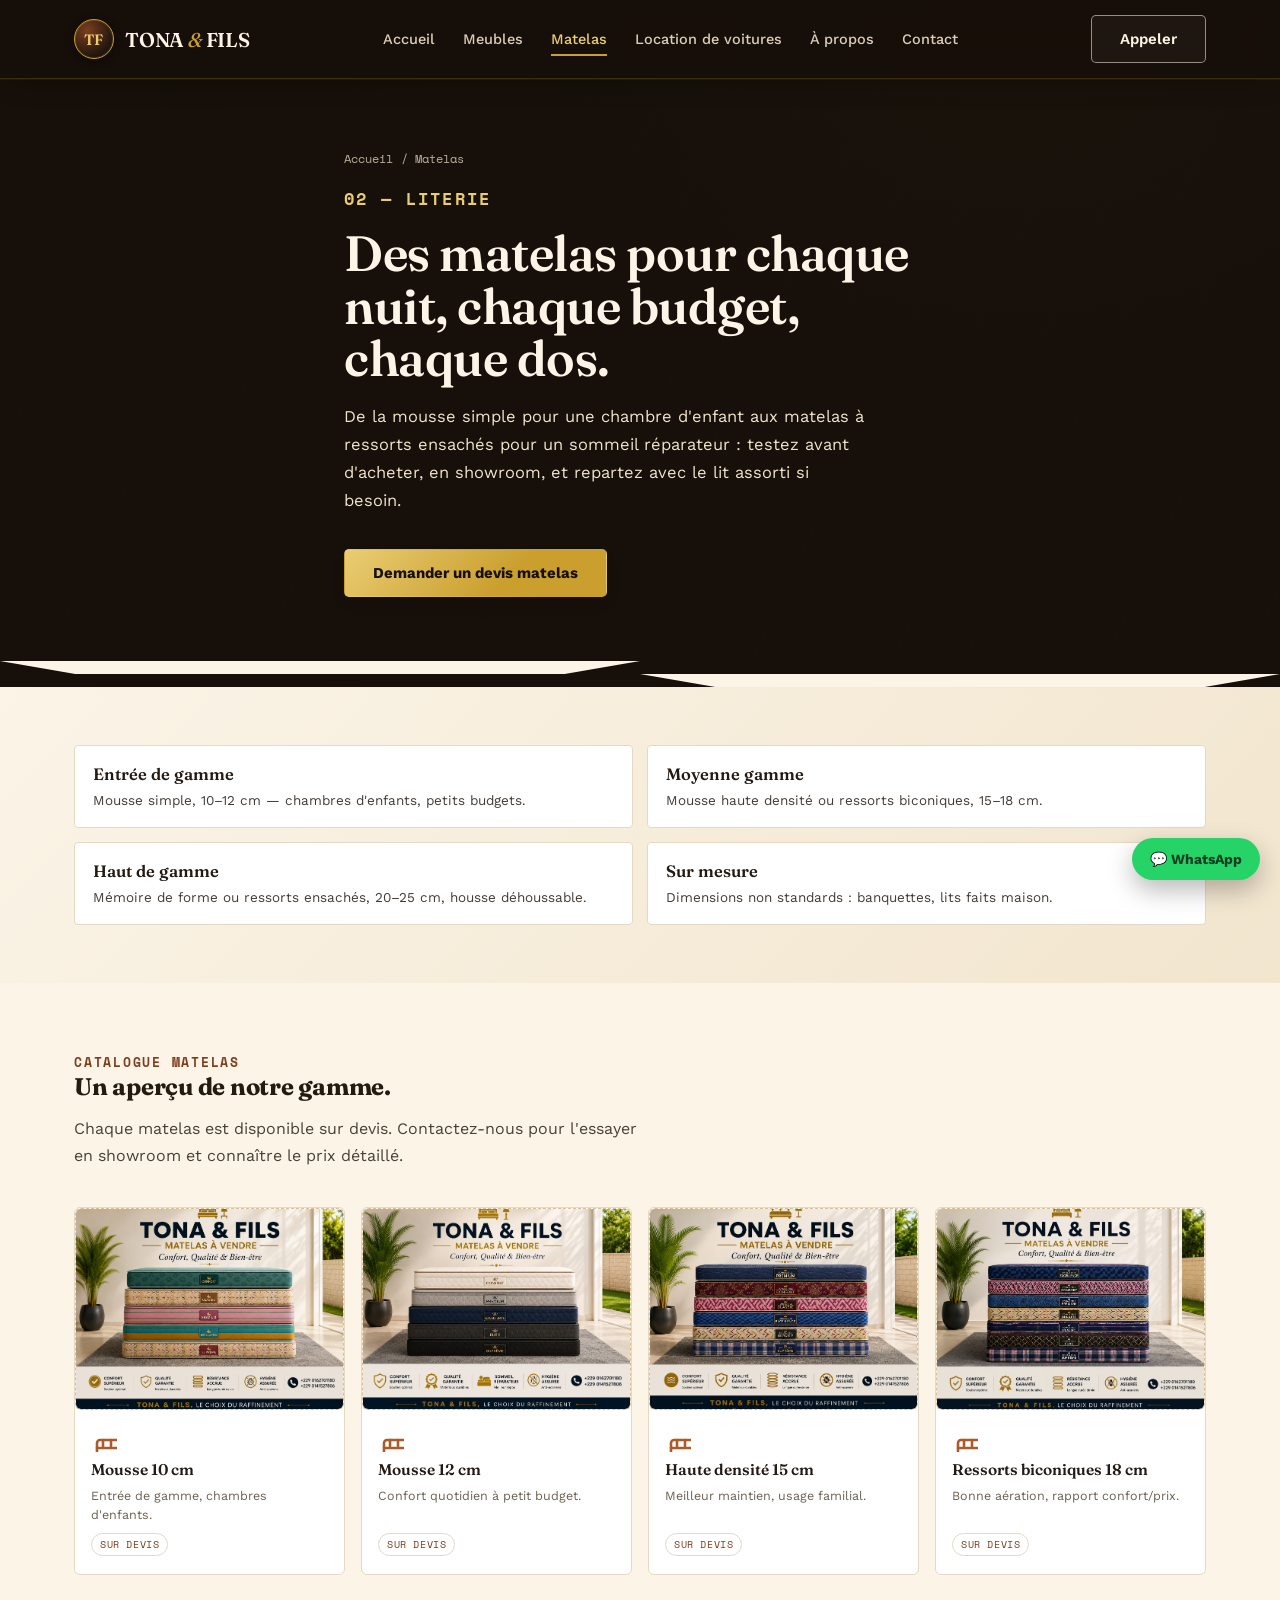
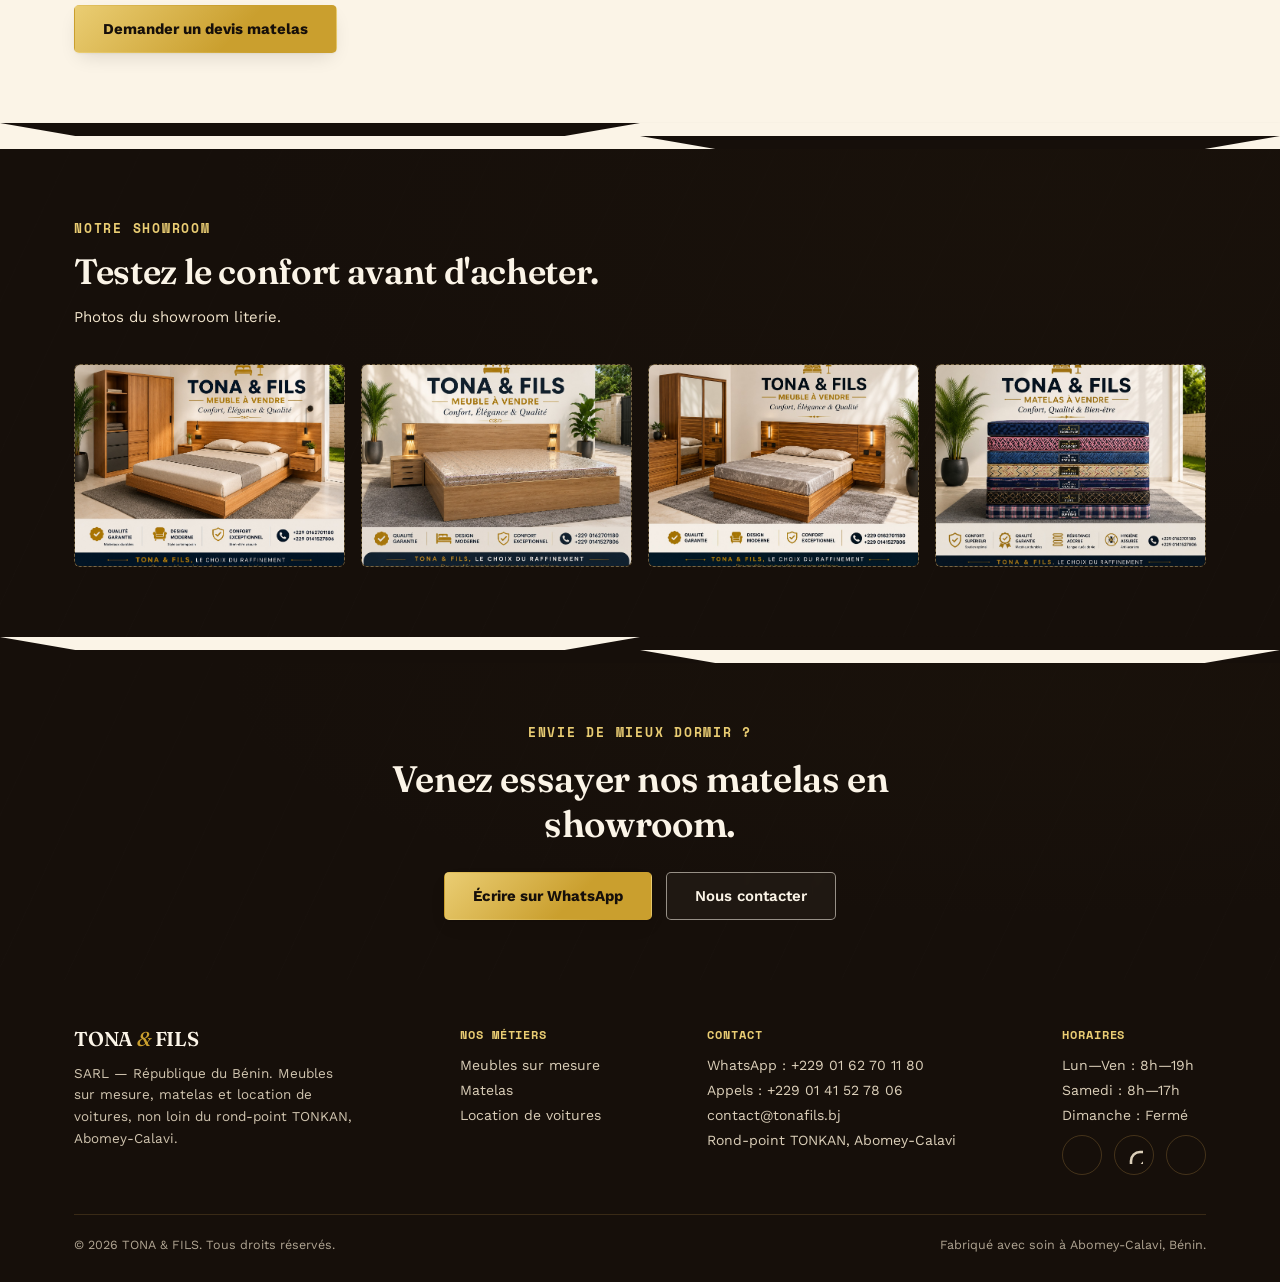
==== matelas.html @ f1891ed1 "Add files via upload" ====
<!DOCTYPE html>
<html lang="fr">

  <head>
    <meta charset="UTF-8">
    <meta name="viewport" content="width=device-width, initial-scale=1.0">
    <title>Matelas toutes qualités — TONA & FILS | Abomey-Calavi</title>
    <meta name="description"
      content="Matelas mousse, haute densité, ressorts biconiques ou ensachés, sur mesure. Showroom à Abomey-Calavi, devis rapide sur WhatsApp.">
    <link rel="preconnect" href="https://fonts.googleapis.com">
    <link rel="preconnect" href="https://fonts.gstatic.com" crossorigin>
    <link
      href="https://fonts.googleapis.com/css2?family=Fraunces:ital,opsz,wght@0,9..144,300;0,9..144,400;0,9..144,500;0,9..144,600;0,9..144,700;1,9..144,400;1,9..144,500&family=Work+Sans:wght@400;500;600;700;800&family=Space+Mono:wght@400;700&display=swap"
      rel="stylesheet">
    <link rel="stylesheet" href="style.css">
  </head>

  <body>
    <svg width="0" height="0" style="position:absolute">
      <defs>
        <pattern id="j-espresso-cream" width="68" height="26" patternUnits="userSpaceOnUse">
          <rect width="68" height="26" fill="#160F0A" />
          <polygon points="0,0 34,0 30,13 4,13" fill="#FBF4E7" />
          <polygon points="34,13 68,13 64,26 38,26" fill="#FBF4E7" />
        </pattern>
        <pattern id="j-cream-walnut" width="68" height="26" patternUnits="userSpaceOnUse">
          <rect width="68" height="26" fill="#FBF4E7" />
          <polygon points="0,0 34,0 30,13 4,13" fill="#AD5A2B" />
          <polygon points="34,13 68,13 64,26 38,26" fill="#AD5A2B" />
        </pattern>
        <pattern id="j-walnut-cream" width="68" height="26" patternUnits="userSpaceOnUse">
          <rect width="68" height="26" fill="#AD5A2B" />
          <polygon points="0,0 34,0 30,13 4,13" fill="#FBF4E7" />
          <polygon points="34,13 68,13 64,26 38,26" fill="#FBF4E7" />
        </pattern>
        <pattern id="j-cream-slate" width="68" height="26" patternUnits="userSpaceOnUse">
          <rect width="68" height="26" fill="#FBF4E7" />
          <polygon points="0,0 34,0 30,13 4,13" fill="#22303C" />
          <polygon points="34,13 68,13 64,26 38,26" fill="#22303C" />
        </pattern>
        <pattern id="j-slate-espresso" width="68" height="26" patternUnits="userSpaceOnUse">
          <rect width="68" height="26" fill="#22303C" />
          <polygon points="0,0 34,0 30,13 4,13" fill="#160F0A" />
          <polygon points="34,13 68,13 64,26 38,26" fill="#160F0A" />
        </pattern>
        <pattern id="j-espresso-cream2" width="68" height="26" patternUnits="userSpaceOnUse">
          <rect width="68" height="26" fill="#160F0A" />
          <polygon points="0,0 34,0 30,13 4,13" fill="#FBF4E7" />
          <polygon points="34,13 68,13 64,26 38,26" fill="#FBF4E7" />
        </pattern>
        <pattern id="j-cream-espresso" width="68" height="26" patternUnits="userSpaceOnUse">
          <rect width="68" height="26" fill="#FBF4E7" />
          <polygon points="0,0 34,0 30,13 4,13" fill="#160F0A" />
          <polygon points="34,13 68,13 64,26 38,26" fill="#160F0A" />
        </pattern>
        <pattern id="j-slate-cream" width="68" height="26" patternUnits="userSpaceOnUse">
          <rect width="68" height="26" fill="#22303C" />
          <polygon points="0,0 34,0 30,13 4,13" fill="#FBF4E7" />
          <polygon points="34,13 68,13 64,26 38,26" fill="#FBF4E7" />
        </pattern>
      </defs>
      <defs>
        <!-- Icônes du catalogue (référencées via <use>) -->
        <g id="icon-sofa">
          <path d="M8 26v-8a4 4 0 0 1 4-4h24a4 4 0 0 1 4 4v8" />
          <path d="M6 26h36v6a2 2 0 0 1-2 2h-2a2 2 0 0 1-2-2v-2H12v2a2 2 0 0 1-2 2H8a2 2 0 0 1-2-2z" />
          <path d="M8 18v-4a2 2 0 0 1 2-2h2M40 18v-4a2 2 0 0 1-2-2h-2" />
        </g>
        <g id="icon-bed">
          <path d="M6 40V22a2 2 0 0 1 2-2h32a2 2 0 0 1 2 2v18" />
          <path d="M6 32h36" />
          <path d="M10 22v-4a2 2 0 0 1 2-2h8a2 2 0 0 1 2 2v4M28 22v-4a2 2 0 0 1 2-2h8a2 2 0 0 1 2 2v4" />
        </g>
        <g id="icon-wardrobe">
          <rect x="8" y="6" width="32" height="36" rx="1" />
          <line x1="24" y1="6" x2="24" y2="42" />
          <circle cx="20" cy="24" r="1.4" />
          <circle cx="28" cy="24" r="1.4" />
        </g>
        <g id="icon-table">
          <path d="M6 14h36" />
          <path d="M10 14v22M38 14v22" />
          <path d="M6 30h36" />
        </g>
        <g id="icon-shelf">
          <rect x="8" y="6" width="32" height="36" rx="1" />
          <line x1="8" y1="18" x2="40" y2="18" />
          <line x1="8" y1="30" x2="40" y2="30" />
        </g>
        <g id="icon-chair">
          <path d="M14 8v18M34 8v10" />
          <path d="M12 26h24l-3 16H15z" />
          <path d="M14 26v-4a4 4 0 0 1 4-4h12a4 4 0 0 1 4 4v4" />
        </g>
        <g id="icon-mattress">
          <rect x="6" y="14" width="36" height="20" rx="3" />
          <path d="M6 22h36M12 14v6M20 14v6M28 14v6M36 14v6" />
        </g>
        <g id="icon-car">
          <path d="M6 28l3-10a4 4 0 0 1 4-3h18a4 4 0 0 1 4 3l3 10" />
          <rect x="4" y="28" width="40" height="8" rx="2" />
          <circle cx="13" cy="36" r="3" />
          <circle cx="35" cy="36" r="3" />
        </g>
        <g id="icon-suv">
          <path d="M5 27l2-9a4 4 0 0 1 4-3h22a4 4 0 0 1 4 3l2 9" />
          <rect x="3" y="27" width="42" height="9" rx="2" />
          <circle cx="13" cy="37" r="3" />
          <circle cx="35" cy="37" r="3" />
        </g>
        <g id="icon-van">
          <path d="M4 30V18a2 2 0 0 1 2-2h24l10 8v6" />
          <rect x="4" y="30" width="36" height="6" rx="1" />
          <circle cx="13" cy="36" r="3" />
          <circle cx="33" cy="36" r="3" />
          <line x1="26" y1="16" x2="26" y2="30" />
        </g>
        <g id="icon-truck">
          <rect x="4" y="14" width="20" height="16" rx="1" />
          <path d="M24 20h9l7 6v4h-16z" />
          <circle cx="12" cy="34" r="3" />
          <circle cx="33" cy="34" r="3" />
        </g>
        <g id="icon-wheel">
          <circle cx="24" cy="24" r="16" />
          <circle cx="24" cy="24" r="4" />
          <path d="M24 8v6M24 34v6M8 24h6M34 24h6M12.7 12.7l4.2 4.2M31 31l4.2 4.2M35.3 12.7l-4.2 4.2M17 31l-4.2 4.2" />
        </g>
        <g id="icon-ribbon">
          <circle cx="24" cy="16" r="10" />
          <path d="M18 24l-4 18 10-6 10 6-4-18" />
        </g>
        <g id="icon-plane">
          <path d="M24 4v40M6 16l36 8M10 32l28-8" />
        </g>
        <g id="icon-fb">
          <path d="M27 44V26h6l1-7h-7v-4c0-2 1-4 4-4h4V4h-6c-6 0-9 4-9 9v6h-6v7h6v18z" />
        </g>
        <g id="icon-ig">
          <rect x="6" y="6" width="36" height="36" rx="9" />
          <circle cx="24" cy="24" r="9" />
          <circle cx="34" cy="14" r="1.6" />
        </g>
        <g id="icon-tiktok">
          <path d="M28 4v26a7 7 0 1 1-6-7" />
          <path d="M28 4c1 6 5 10 11 11" />
        </g>
        <g id="icon-mail">
          <rect x="6" y="10" width="36" height="28" rx="3" />
          <path d="M6 13l18 14L42 13" />
        </g>
        <g id="icon-clock">
          <circle cx="24" cy="24" r="16" />
          <line x1="24" y1="24" x2="24" y2="14" />
          <line x1="24" y1="24" x2="31" y2="28" />
        </g>
      </defs>
    </svg>
    <input type="checkbox" id="menu-toggle">
    <header>
      <div class="wrap nav">
        <a href="index.html" class="brand">
          <span class="brand-mark">TF</span>
          <span class="brand-name">TONA <span>&amp;</span> FILS</span>
        </a>
        <nav class="links">
          <a href="index.html">Accueil</a>
          <a href="meubles.html">Meubles</a>
          <a href="matelas.html" class="active">Matelas</a>
          <a href="location.html">Location de voitures</a>
          <a href="a-propos.html">À propos</a>
          <a href="contact.html">Contact</a>
        </nav>
        <div class="nav-actions">
          <a href="tel:+2290141527806" class="btn btn-outline">Appeler</a>
          <label for="menu-toggle" class="burger"><span></span></label>
        </div>
      </div>
    </header>
    <main id="top">

      <section class="page-hero bg-photo tint-espresso"
        style="background-image:url('https://images.unsplash.com/photo-1759176170879-6bd7073ab4f4?auto=format&fit=crop&w=1200&q=70');">
        <div class="wrap inner">
          <div class="breadcrumb"><a href="index.html">Accueil</a> / Matelas</div>
          <p class="eyebrow">02 — Literie</p>
          <h1>Des matelas pour chaque nuit, chaque budget, chaque dos.</h1>
          <p>De la mousse simple pour une chambre d'enfant aux matelas à ressorts ensachés pour un sommeil réparateur :
            testez avant d'acheter, en showroom, et repartez avec le lit assorti si besoin.</p>
          <div class="hero-cta">
            <a class="btn btn-brass" href="https://wa.me/2290162701180" target="_blank" rel="noopener">Demander un devis
              matelas</a>
          </div>
        </div>
      </section>
      <svg class="joint" preserveAspectRatio="none" viewBox="0 0 68 26">
        <rect width="100%" height="100%" fill="url(#j-espresso-cream)" />
      </svg>

      <section class="trade-section trade-band bg-photo tint-cream"
        style="background-image:url('https://images.unsplash.com/photo-1640003145136-f998284e11de?auto=format&fit=crop&w=1200&q=70');">
        <div class="wrap">
          <div class="trade-list">
            <div class="trade-card" style="border-color:#E4D9C4;background:#fff;">
              <div class="t">Entrée de gamme</div>
              <div class="d">Mousse simple, 10–12 cm — chambres d'enfants, petits budgets.</div>
            </div>
            <div class="trade-card" style="border-color:#E4D9C4;background:#fff;">
              <div class="t">Moyenne gamme</div>
              <div class="d">Mousse haute densité ou ressorts biconiques, 15–18 cm.</div>
            </div>
            <div class="trade-card" style="border-color:#E4D9C4;background:#fff;">
              <div class="t">Haut de gamme</div>
              <div class="d">Mémoire de forme ou ressorts ensachés, 20–25 cm, housse déhoussable.</div>
            </div>
            <div class="trade-card" style="border-color:#E4D9C4;background:#fff;">
              <div class="t">Sur mesure</div>
              <div class="d">Dimensions non standards : banquettes, lits faits maison.</div>
            </div>
          </div>
        </div>
      </section>

      <!-- ================= CATALOGUE MATELAS ================= -->
      <section class="catalogue">
        <div class="wrap">
          <p class="eyebrow" style="color:var(--walnut-2)">Catalogue matelas</p>
          <h2>Un aperçu de notre gamme.</h2>
          <p class="cat-lede">Chaque matelas est disponible sur devis. Contactez-nous pour l'essayer en showroom et
            connaître le prix détaillé.</p>
          <div class="cat-grid">

            <!-- 1. Mousse 10 cm -->
            <div class="cat-card">
              <div class="photo-slot">
                <div class="ps-inner" style="cursor: zoom-in;" onclick="openLightbox(this)">
                  <img src="Matelas1.jpeg" alt="Mousse 10 cm" loading="lazy">
                </div>
              </div>
              <div class="cc-body">
                <svg class="icon">
                  <use href="#icon-mattress" xlink:href="#icon-mattress" />
                </svg>
                <div class="name">Mousse 10 cm</div>
                <div class="spec">Entrée de gamme, chambres d'enfants.</div>
                <span class="tag">Sur devis</span>
              </div>
            </div>

            <!-- 2. Mousse 12 cm -->
            <div class="cat-card">
              <div class="photo-slot">
                <div class="ps-inner" style="cursor: zoom-in;" onclick="openLightbox(this)">
                  <img src="Matelas2.jpeg" alt="Mousse 12 cm" loading="lazy">
                </div>
              </div>
              <div class="cc-body">
                <svg class="icon">
                  <use href="#icon-mattress" xlink:href="#icon-mattress" />
                </svg>
                <div class="name">Mousse 12 cm</div>
                <div class="spec">Confort quotidien à petit budget.</div>
                <span class="tag">Sur devis</span>
              </div>
            </div>

            <!-- 3. Haute densité 15 cm -->
            <div class="cat-card">
              <div class="photo-slot">
                <div class="ps-inner" style="cursor: zoom-in;" onclick="openLightbox(this)">
                  <img src="Matelas3.jpeg" alt="Haute densité 15 cm" loading="lazy">
                </div>
              </div>
              <div class="cc-body">
                <svg class="icon">
                  <use href="#icon-mattress" xlink:href="#icon-mattress" />
                </svg>
                <div class="name">Haute densité 15 cm</div>
                <div class="spec">Meilleur maintien, usage familial.</div>
                <span class="tag">Sur devis</span>
              </div>
            </div>

            <!-- 4. Ressorts biconiques 18 cm -->
            <div class="cat-card">
              <div class="photo-slot">
                <div class="ps-inner" style="cursor: zoom-in;" onclick="openLightbox(this)">
                  <img src="Matelas4.jpeg" alt="Ressorts biconiques 18 cm" loading="lazy">
                </div>
              </div>
              <div class="cc-body">
                <svg class="icon">
                  <use href="#icon-mattress" xlink:href="#icon-mattress" />
                </svg>
                <div class="name">Ressorts biconiques 18 cm</div>
                <div class="spec">Bonne aération, rapport confort/prix.</div>
                <span class="tag">Sur devis</span>
              </div>
            </div>

            <!-- 5. Mémoire de forme 20 cm 
            <div class="cat-card">
              <div class="photo-slot">
                <div class="ps-inner" style="cursor: zoom-in;" onclick="openLightbox(this)">
                  <img src="images/matelas/memoire-forme-20cm.jpg" alt="Mémoire de forme 20 cm" loading="lazy">
                </div>
              </div>
              <div class="cc-body">
                <svg class="icon">
                  <use href="#icon-mattress" xlink:href="#icon-mattress" />
                </svg>
                <div class="name">Mémoire de forme 20 cm</div>
                <div class="spec">Épouse la silhouette, réduit les points de pression.</div>
                <span class="tag">Sur devis</span>
              </div>
            </div>

             6. Ressorts ensachés 25 cm 
            <div class="cat-card">
              <div class="photo-slot">
                <div class="ps-inner" style="cursor: zoom-in;" onclick="openLightbox(this)">
                  <img src="images/matelas/ressorts-ensaches-25cm.jpg" alt="Ressorts ensachés 25 cm" loading="lazy">
                </div>
              </div>
              <div class="cc-body">
                <svg class="icon">
                  <use href="#icon-mattress" xlink:href="#icon-mattress" />
                </svg>
                <div class="name">Ressorts ensachés 25 cm</div>
                <div class="spec">Haut de gamme, indépendance de couchage.</div>
                <span class="tag">Sur devis</span>
              </div>
            </div>

             7. Matelas sur mesure
            <div class="cat-card">
              <div class="photo-slot">
                <div class="ps-inner" style="cursor: zoom-in;" onclick="openLightbox(this)">
                  <img src="images/matelas/sur-mesure.jpg" alt="Matelas sur mesure" loading="lazy">
                </div>
              </div>
              <div class="cc-body">
                <svg class="icon">
                  <use href="#icon-mattress" xlink:href="#icon-mattress" />
                </svg>
                <div class="name">Matelas sur mesure</div>
                <div class="spec">Dimensions non standards : banquettes, lits faits maison.</div>
                <span class="tag">Sur devis</span>
              </div>
            </div> -->

          </div>

          <dialog id="lightbox" onclick="this.close()">
            <img id="lightbox-img" src="" alt="Zoom">
            <span class="close-txt">Cliquez n'importe où pour fermer</span>
          </dialog>

          <div class="cat-panel-foot" style="margin-top:30px;"><a class="btn btn-brass"
              href="https://wa.me/2290162701180" target="_blank" rel="noopener">Demander un devis matelas</a></div>
        </div>
      </section>
      <svg class="joint" preserveAspectRatio="none" viewBox="0 0 68 26">
        <rect width="100%" height="100%" fill="url(#j-cream-espresso)" />
      </svg>

      <!-- ================= GALERIE SHOWROOM ================= -->
      <section class="gallery-section on-dark-section bg-photo tint-espresso"
        style="background-image:url('https://images.unsplash.com/photo-1640003145136-f998284e11de?auto=format&fit=crop&w=1200&q=70');">
        <div class="wrap">
          <div class="g-top">
            <p class="eyebrow">Notre showroom</p>
            <h2>Testez le confort avant d'acheter.</h2>
            <p class="g-lede">Photos du showroom literie.
            </p>
          </div>
          <div class="gallery-grid g-wide">

            <!-- 1. Vue showroom literie -->
            <div class="photo-slot">
              <div class="ps-inner" style="cursor: zoom-in;" onclick="openLightbox(this)">
                <img src="Lit_complet.jpeg" alt="Vue showroom literie" loading="lazy">
              </div>
            </div>

            <!-- 2. Détail garnissage matelas -->
            <div class="photo-slot">
              <div class="ps-inner" style="cursor: zoom-in;" onclick="openLightbox(this)">
                <img src="Lit1.jpeg" alt="Détail garnissage matelas" loading="lazy">
              </div>
            </div>

            <!-- 3. Lit assorti au matelas -->
            <div class="photo-slot">
              <div class="ps-inner" style="cursor: zoom-in;" onclick="openLightbox(this)">
                <img src="Lit2.jpeg" alt="Lit assorti au matelas" loading="lazy">
              </div>
            </div>

            <!-- 4. Coupe transversale matelas -->
            <div class="photo-slot">
              <div class="ps-inner" style="cursor: zoom-in;" onclick="openLightbox(this)">
                <img src="Matelas4.jpeg" alt="Coupe transversale matelas" loading="lazy">
              </div>
            </div>

          </div>

          <dialog id="lightbox" onclick="this.close()">
            <img id="lightbox-img" src="" alt="Zoom">
            <span class="close-txt">Cliquez n'importe où pour fermer</span>
          </dialog>
        </div>
      </section>
      <svg class="joint" preserveAspectRatio="none" viewBox="0 0 68 26">
        <rect width="100%" height="100%" fill="url(#j-espresso-cream2)" />
      </svg>

      <section class="cta-banner bg-photo tint-espresso"
        style="background-image:url('https://images.unsplash.com/photo-1759176170879-6bd7073ab4f4?auto=format&fit=crop&w=1200&q=70');">
        <div class="wrap">
          <p class="eyebrow">Envie de mieux dormir ?</p>
          <h2>Venez essayer nos matelas en showroom.</h2>
          <div class="cta-row">
            <a class="btn btn-brass" href="https://wa.me/2290162701180" target="_blank" rel="noopener">Écrire sur
              WhatsApp</a>
            <a class="btn btn-outline" href="contact.html">Nous contacter</a>
          </div>
        </div>
      </section>

    </main>
    <footer>
      <div class="wrap">
        <div class="foot-grid">
          <div class="foot-brand">
            <span class="brand-name">TONA <span style="color:var(--brass)">&amp;</span> FILS</span>
            <p>SARL — République du Bénin. Meubles sur mesure, matelas et location de voitures, non loin du rond-point
              TONKAN, Abomey-Calavi.</p>
          </div>
          <div class="foot-col">
            <b>Nos métiers</b>
            <a href="meubles.html">Meubles sur mesure</a>
            <a href="matelas.html">Matelas</a>
            <a href="location.html">Location de voitures</a>
          </div>
          <div class="foot-col">
            <b>Contact</b>
            <a href="https://wa.me/2290162701180" target="_blank" rel="noopener">WhatsApp : +229 01 62 70 11 80</a>
            <a href="tel:+2290141527806">Appels : +229 01 41 52 78 06</a>
            <a href="mailto:contact@tonafils.bj">contact@tonafils.bj</a>
            <a href="https://maps.google.com/maps?q=Rond-point+Tonkan,+Abomey-Calavi,+Benin" target="_blank"
              rel="noopener">Rond-point TONKAN, Abomey-Calavi</a>
          </div>
          <div class="foot-col">
            <b>Horaires</b>
            <a href="contact.html" style="pointer-events:none;">Lun—Ven : 8h—19h</a>
            <a href="contact.html" style="pointer-events:none;">Samedi : 8h—17h</a>
            <a href="contact.html" style="pointer-events:none;">Dimanche : Fermé</a>
            <div class="social-row" style="margin-top:12px">
              <a href="https://facebook.com/tonaetfils" target="_blank" rel="noopener" aria-label="Facebook"><svg
                  class="icon" style="stroke:none">
                  <use href="#icon-fb" xlink:href="#icon-fb" />
                </svg></a>
              <a href="https://instagram.com/tonaetfils" target="_blank" rel="noopener" aria-label="Instagram"><svg
                  class="icon">
                  <use href="#icon-ig" xlink:href="#icon-ig" />
                </svg></a>
              <a href="https://tiktok.com/@tonaetfils" target="_blank" rel="noopener" aria-label="TikTok"><svg
                  class="icon">
                  <use href="#icon-tiktok" xlink:href="#icon-tiktok" />
                </svg></a>
            </div>
          </div>
        </div>
        <div class="foot-bottom">
          <span>© 2026 TONA &amp; FILS. Tous droits réservés.</span>
          <span>Fabriqué avec soin à Abomey-Calavi, Bénin.</span>
        </div>
      </div>
    </footer>

    <a class="wa-float" href="https://wa.me/2290162701180" target="_blank" rel="noopener"
      aria-label="Écrire à TONA &amp; FILS sur WhatsApp">
      💬 WhatsApp
    </a>
  </body>
  <script> function openLightbox(element) {
      const imgSrc = element.querySelector('img').src;
      document.getElementById('lightbox-img').src = imgSrc;
      document.getElementById('lightbox').showModal();
    }
  </script>

</html>
---- style.css ----
/* =========================================================
   TONA & FILS — Feuille de style commune à toutes les pages
   ========================================================= */
:root{
  --espresso:#160F0A;
  --espresso-2:#1F1610;
  --walnut:#AD5A2B;
  --walnut-2:#7C3E1C;
  --brass:#CA9F2E;
  --brass-light:#EACD73;
  --cream:#FBF4E7;
  --cream-2:#F1E4CC;
  --ink:#241A12;
  --slate:#22303C;
  --slate-2:#324454;
  --font-display:'Fraunces', serif;
  --font-body:'Work Sans', sans-serif;
  --font-mono:'Space Mono', monospace;
  --tooth:34px;
  --tooth-h:26px;
  --shadow-soft:0 1px 2px rgba(21,13,7,.04), 0 8px 20px -6px rgba(21,13,7,.14);
  --shadow-lift:0 4px 10px rgba(21,13,7,.08), 0 22px 40px -12px rgba(21,13,7,.24);
}

*{ box-sizing:border-box; }
html{ scroll-behavior:smooth; }
@media (prefers-reduced-motion: reduce){
  html{ scroll-behavior:auto; }
  *{ animation-duration:0.001ms !important; animation-iteration-count:1 !important; transition-duration:0.001ms !important; }
}
body{
  margin:0;
  font-family:var(--font-body);
  color:var(--ink);
  background:var(--cream);
  -webkit-font-smoothing:antialiased;
}
img,svg{ display:block; max-width:100%; }
a{ color:inherit; }
h1,h2,h3{ font-family:var(--font-display); margin:0; letter-spacing:-0.01em; }
p{ margin:0; }
.wrap{ max-width:1180px; margin-inline:auto; padding-inline:24px; }
.eyebrow{
  font-family:var(--font-mono);
  font-size:12.5px;
  letter-spacing:0.14em;
  text-transform:uppercase;
  font-weight:600;
}
.btn{
  display:inline-flex; align-items:center; gap:10px;
  font-family:var(--font-body); font-weight:600; font-size:15px;
  padding:14px 28px; border-radius:5px; text-decoration:none;
  border:1.5px solid transparent; cursor:pointer;
  transition:transform .2s cubic-bezier(.2,.8,.2,1), box-shadow .2s ease, background .2s ease;
}
.btn:focus-visible{ outline:3px solid var(--brass-light); outline-offset:3px; }
.btn-brass{ background:linear-gradient(135deg, var(--brass-light), var(--brass) 62%); color:var(--espresso); box-shadow:var(--shadow-soft); font-weight:700; }
.btn-brass:hover{ background:linear-gradient(135deg, var(--brass-light), var(--brass-light) 70%); transform:translateY(-2px); box-shadow:0 14px 28px -8px rgba(202,159,46,.45); }
.btn-outline{ border-color:rgba(251,244,231,.55); background:rgba(251,244,231,.04); backdrop-filter:blur(2px); }
.btn-outline:hover{ background:rgba(251,244,231,.12); border-color:currentColor; transform:translateY(-2px); }
.btn-outline.on-light{ border-color:rgba(36,26,18,.3); background:transparent; }
.btn-outline.on-light:hover{ background:rgba(36,26,18,.06); border-color:var(--ink); }

/* ---------- Finger-joint divider (signature element) ---------- */
.joint{ width:100%; height:var(--tooth-h); display:block; filter:drop-shadow(0 1px 1px rgba(21,13,7,.12)); }
.joint rect, .joint polygon{ shape-rendering:geometricPrecision; }

/* ================= HEADER ================= */
header{
  position:fixed; inset:0 0 auto 0; z-index:50;
  background:rgba(22,15,10,.78);
  backdrop-filter:blur(14px) saturate(1.4);
  -webkit-backdrop-filter:blur(14px) saturate(1.4);
  border-bottom:1px solid rgba(202,159,46,.22);
  box-shadow:0 1px 0 rgba(202,159,46,.08), 0 12px 30px -18px rgba(0,0,0,.5);
}
.nav{ display:flex; align-items:center; justify-content:space-between; padding-block:15px; }
.brand{ display:flex; align-items:center; gap:11px; text-decoration:none; }
.brand-mark{
  width:40px; height:40px; border-radius:50%;
  background:radial-gradient(circle at 32% 28%, var(--walnut-2), var(--espresso-2) 70%);
  border:1.5px solid var(--brass);
  box-shadow:inset 0 0 0 1px rgba(202,159,46,.15), 0 2px 8px rgba(0,0,0,.35);
  display:flex; align-items:center; justify-content:center;
  font-family:var(--font-display); font-weight:600; color:var(--brass-light); font-size:15px; letter-spacing:.02em;
}
.brand-name{ font-family:var(--font-display); font-weight:600; font-size:20px; color:var(--cream); letter-spacing:-.01em; }
.brand-name span{ color:var(--brass); font-style:italic; font-weight:500; }
nav.links{ display:flex; align-items:center; gap:28px; }
nav.links a{ color:var(--cream-2); text-decoration:none; font-size:14.5px; font-weight:500; opacity:.9; position:relative; }
nav.links a:hover{ color:var(--brass-light); opacity:1; }
nav.links a.active{ color:var(--brass-light); opacity:1; }
nav.links a.active::after{ content:''; position:absolute; left:0; right:0; bottom:-8px; height:2px; background:var(--brass); }
.nav-actions{ display:flex; align-items:center; gap:14px; color:var(--cream);}
.burger{ display:none; }
#menu-toggle{ display:none; }

@media (max-width:880px){
  nav.links{
    position:fixed; inset:64px 0 0 0; flex-direction:column; align-items:flex-start;
    background:var(--espresso); padding:28px 24px; gap:22px;
    transform:translateX(100%); transition:transform .28s ease;
    border-top:1px solid rgba(196,149,73,.2);
    overflow-y:auto;
  }
  #menu-toggle:checked ~ .nav .links{ transform:translateX(0); }
  nav.links a{ font-size:18px; }
  nav.links a.active::after{ display:none; }
  .burger{
    display:flex; width:40px; height:40px; align-items:center; justify-content:center;
    background:transparent; border:1.5px solid var(--brass); border-radius:3px; cursor:pointer;
  }
  .burger span, .burger span::before, .burger span::after{
    content:''; display:block; width:18px; height:2px; background:var(--brass); position:relative;
  }
  .burger span::before{ position:absolute; top:-6px; }
  .burger span::after{ position:absolute; top:6px; }
  .nav-actions .btn-outline{ display:none; }
}

/* ================= HERO (accueil) ================= */
.hero{
  background:
    radial-gradient(ellipse at 78% 8%, rgba(196,149,73,.16), transparent 55%),
    var(--espresso);
  color:var(--cream);
  padding-top:150px;
  padding-bottom:86px;
  position:relative;
  overflow:hidden;
}
.hero::before{
  content:'';
  position:absolute; inset:0;
  background-image:repeating-linear-gradient(100deg, rgba(196,149,73,.05), rgba(196,149,73,.05) 2px, transparent 2px, transparent 90px);
  pointer-events:none;
}
.hero-grid{ display:grid; grid-template-columns:1.15fr .85fr; gap:56px; align-items:center; position:relative; }
@media (max-width:920px){ .hero-grid{ grid-template-columns:1fr; } }
.hero .eyebrow{ color:var(--brass-light); }
.hero h1{
  font-size:clamp(2.4rem, 4.6vw, 3.85rem);
  line-height:1.04;
  font-weight:600;
  margin-top:16px;
  max-width:14ch;
}
.hero h1 em{ font-style:italic; color:var(--brass-light); font-weight:500; }
.hero-sub{ font-size:17.5px; line-height:1.65; color:var(--cream-2); max-width:46ch; margin-top:22px; }
.hero-cta{ display:flex; flex-wrap:wrap; gap:14px; margin-top:34px; }
.hero-addr{
  margin-top:38px; display:flex; gap:12px; align-items:flex-start;
  font-family:var(--font-mono); font-size:13px; color:var(--cream-2); max-width:40ch; line-height:1.6;
}
.hero-addr b{ color:var(--brass-light); }

.hero-panel{
  background:var(--espresso-2);
  border:1px solid rgba(196,149,73,.3);
  border-radius:4px;
  padding:30px;
}
.hero-panel-title{ font-family:var(--font-mono); font-size:12px; letter-spacing:.1em; text-transform:uppercase; color:var(--brass-light); margin-bottom:18px; }
.trade-row{
  display:flex; justify-content:space-between; align-items:center;
  padding:16px 0; border-top:1px solid rgba(196,149,73,.18);
}
.trade-row:first-of-type{ border-top:none; }
.trade-row .name{ font-family:var(--font-display); font-size:19px; font-weight:600; }
.trade-row .tag{ font-family:var(--font-mono); font-size:11.5px; color:var(--brass-light); border:1px solid var(--brass); padding:3px 9px; border-radius:20px; }

/* ================= PAGE HERO (sous-pages) ================= */
.page-hero{
  background:
    radial-gradient(ellipse at 78% 8%, rgba(196,149,73,.16), transparent 55%),
    var(--espresso);
  color:var(--cream);
  padding-top:150px;
  padding-bottom:64px;
  position:relative;
  overflow:hidden;
}
.page-hero::before{
  content:'';
  position:absolute; inset:0;
  background-image:repeating-linear-gradient(100deg, rgba(196,149,73,.05), rgba(196,149,73,.05) 2px, transparent 2px, transparent 90px);
  pointer-events:none;
}
.page-hero .inner{ position:relative; max-width:64ch; }
.page-hero .eyebrow{ color:var(--brass-light); }
.page-hero h1{ font-size:clamp(2.1rem,4vw,3.1rem); font-weight:600; margin-top:14px; line-height:1.06; }
.page-hero p{ font-size:16.5px; line-height:1.7; color:var(--cream-2); margin-top:18px; max-width:52ch; }
.breadcrumb{ position:relative; display:flex; gap:8px; align-items:center; font-family:var(--font-mono); font-size:12px; color:var(--cream-2); opacity:.75; margin-bottom:4px; }
.breadcrumb a{ text-decoration:none; color:inherit; }
.breadcrumb a:hover{ color:var(--brass-light); }

/* ================= TRUST STRIP ================= */
.trust{ background:var(--cream); padding-block:64px 58px; }
.trust-grid{ display:grid; grid-template-columns:1.1fr 1fr; gap:56px; align-items:start; }
@media (max-width:820px){ .trust-grid{ grid-template-columns:1fr; gap:30px; } }
.trust h2{ font-size:clamp(1.7rem,3vw,2.3rem); font-weight:600; max-width:16ch; }
.trust-lede{ margin-top:16px; font-size:16.5px; line-height:1.7; color:#4a4136; max-width:50ch; }
.pillars{ display:grid; grid-template-columns:1fr 1fr; gap:0; }
.pillar{ padding:20px 0; border-top:1px solid #E4D9C4; }
.pillar:nth-child(-n+2){ border-top:none; }
.pillar b{ display:block; font-family:var(--font-display); font-size:16.5px; margin-bottom:6px; }
.pillar p{ font-size:14px; color:#5a5142; line-height:1.55; }

/* ================= METIERS (teasers accueil) ================= */
.metiers{ padding-block:78px; background:var(--cream); }
.metiers-top{ max-width:60ch; }
.metiers-top .eyebrow{ color:var(--walnut-2); }
.metiers-top h2{ font-size:clamp(1.8rem,3.2vw,2.4rem); font-weight:600; margin-top:14px; }
.metiers-grid{ margin-top:44px; display:grid; grid-template-columns:repeat(3,1fr); gap:22px; }
@media (max-width:900px){ .metiers-grid{ grid-template-columns:1fr; } }
.metier-card{
  border:1px solid #E9DCC3; border-radius:10px; background:#fff; overflow:hidden;
  box-shadow:var(--shadow-soft);
  display:flex; flex-direction:column; transition:transform .25s cubic-bezier(.2,.8,.2,1), box-shadow .25s ease, border-color .25s ease;
}
.metier-card:hover{ transform:translateY(-6px); box-shadow:var(--shadow-lift); border-color:var(--brass); }
.metier-card .mc-body{ padding:24px 24px 26px; display:flex; flex-direction:column; flex-grow:1; }
.metier-card .eyebrow{ color:var(--walnut-2); }
.metier-card h3{ font-size:20px; font-weight:600; margin-top:12px; }
.metier-card p{ font-size:14px; line-height:1.6; color:#5a5142; margin-top:10px; flex-grow:1; }
.metier-card .mc-link{ margin-top:18px; display:inline-flex; align-items:center; gap:8px; font-family:var(--font-mono); font-size:12.5px; letter-spacing:.05em; text-transform:uppercase; color:var(--walnut); text-decoration:none; font-weight:700; }
.metier-card .mc-link:hover{ color:var(--brass); }
.metier-card.on-dark{ background:var(--walnut); }
.metier-card.on-dark p, .metier-card.on-dark h3{ color:var(--cream); }
.metier-card.on-dark .eyebrow{ color:var(--brass-light); }
.metier-card.on-dark .mc-link{ color:var(--brass-light); }

/* ================= TRADE SECTIONS (shared) ================= */
.trade-section{ padding-block:76px; position:relative; }
.trade-inner{ display:grid; grid-template-columns:.9fr 1.1fr; gap:60px; align-items:start; }
@media (max-width:900px){ .trade-inner{ grid-template-columns:1fr; gap:34px; } }
.trade-head .eyebrow{ opacity:.85; }
.trade-head h2{ font-size:clamp(1.9rem,3.4vw,2.6rem); font-weight:600; margin-top:14px; line-height:1.08; }
.trade-head p.desc{ margin-top:18px; font-size:16px; line-height:1.7; max-width:38ch; opacity:.92; }
.trade-head .btn{ margin-top:28px; }
.trade-list{ display:grid; grid-template-columns:1fr 1fr; gap:14px; }
@media (max-width:520px){ .trade-list{ grid-template-columns:1fr; } }
.trade-card{
  border:1px solid;
  border-radius:4px;
  padding:18px 18px 16px;
}
.trade-card .t{ font-family:var(--font-display); font-weight:600; font-size:16.5px; margin-bottom:6px; }
.trade-card .d{ font-size:13.5px; line-height:1.55; opacity:.85; }

/* Meubles : fond noyer + veinage bois */
.trade-meubles{
  background:
    repeating-linear-gradient(88deg, rgba(196,149,73,.05), rgba(196,149,73,.05) 1px, transparent 1px, transparent 14px),
    var(--walnut);
  color:var(--cream);
}
.trade-meubles .trade-card{ background:rgba(250,246,238,.05); border-color:rgba(196,149,73,.35); }
.trade-meubles .eyebrow{ color:var(--brass-light); }

/* Matelas : fond clair + matelassage */
.trade-matelas{
  background:
    radial-gradient(circle at 0 0, rgba(74,44,26,.05) 2px, transparent 2.3px) 0 0/28px 28px,
    var(--cream);
  color:var(--ink);
}
.trade-matelas .trade-card{ background:#fff; border-color:#E4D9C4; }
.trade-matelas .eyebrow{ color:var(--walnut-2); }
.trade-matelas .btn-brass{ background:var(--walnut); color:var(--cream); }
.trade-matelas .btn-brass:hover{ background:var(--walnut-2); }

/* Location : fond ardoise + ligne de route */
.trade-location{ background:var(--slate); color:var(--cream); }
.trade-location .trade-card{ background:rgba(250,246,238,.05); border-color:rgba(231,199,132,.3); }
.trade-location .eyebrow{ color:var(--brass-light); }
.road-line{ height:3px; width:100%; margin:26px 0 2px; background-image:repeating-linear-gradient(to right, var(--brass), var(--brass) 26px, transparent 26px, transparent 46px); border-radius:2px; }

/* ================= WHY US ================= */
.why{ background:var(--espresso); color:var(--cream); padding-block:80px; }
.why-top{ max-width:56ch; }
.why .eyebrow{ color:var(--brass-light); }
.why h2{ font-size:clamp(1.8rem,3.2vw,2.4rem); font-weight:600; margin-top:14px; }
.why-grid{ margin-top:48px; display:grid; grid-template-columns:repeat(4,1fr); }
@media (max-width:920px){ .why-grid{ grid-template-columns:repeat(2,1fr); } }
@media (max-width:560px){ .why-grid{ grid-template-columns:1fr; } }
.why-item{ padding:26px 24px; border-left:1px solid rgba(196,149,73,.28); }
.why-item:first-child{ border-left:none; padding-left:0; }
@media (max-width:920px){ .why-item{ border-left:none; border-top:1px solid rgba(196,149,73,.28); padding-left:0; } .why-item:first-child{ border-top:none; } }
.why-item .mono{ font-family:var(--font-mono); font-size:11.5px; letter-spacing:.08em; color:var(--brass-light); }
.why-item b{ display:block; font-family:var(--font-display); font-size:18px; font-weight:600; margin:10px 0 8px; }
.why-item p{ font-size:14px; line-height:1.6; color:var(--cream-2); }

/* ================= CONTACT ================= */
.contact{ background:var(--cream); padding-block:84px; }
.contact-grid{ display:grid; grid-template-columns:1fr 1fr; gap:52px; align-items:stretch; }
@media (max-width:900px){ .contact-grid{ grid-template-columns:1fr; } }
.contact h2{ font-size:clamp(1.9rem,3.4vw,2.5rem); font-weight:600; max-width:16ch; }
.contact .eyebrow{ color:var(--walnut-2); }
.contact-lede{ margin-top:16px; font-size:16px; line-height:1.7; color:#4a4136; max-width:42ch; }
.contact-cards{ margin-top:30px; display:flex; flex-direction:column; gap:14px; }
.ccard{
  display:flex; align-items:center; justify-content:space-between; gap:16px;
  padding:20px 22px; background:#fff; border:1px solid #E9DCC3; border-radius:8px;
  text-decoration:none; color:var(--ink); box-shadow:var(--shadow-soft);
  transition:border-color .2s ease, transform .2s cubic-bezier(.2,.8,.2,1), box-shadow .2s ease;
}
.ccard:hover{ border-color:var(--brass); transform:translateX(4px); box-shadow:var(--shadow-lift); }
.ccard .lbl{ font-family:var(--font-mono); font-size:11.5px; letter-spacing:.08em; color:#8a7d63; text-transform:uppercase; }
.ccard .num{ font-family:var(--font-mono); font-size:18px; font-weight:600; margin-top:4px; }
.ccard .arrow{ font-size:20px; color:var(--brass); }
.map-frame{ border:1px solid #E4D9C4; border-radius:4px; overflow:hidden; min-height:340px; }
.map-frame iframe{ width:100%; height:100%; min-height:340px; border:0; filter:grayscale(.15) contrast(1.05); }

/* ================= FOOTER ================= */
footer{ background:var(--espresso); color:var(--cream-2); padding-block:46px 30px; }
.foot-grid{ display:flex; flex-wrap:wrap; gap:40px; justify-content:space-between; padding-bottom:30px; border-bottom:1px solid rgba(196,149,73,.2); }
.foot-brand{ max-width:280px; }
.foot-brand .brand-name{ color:var(--cream); }
.foot-brand p{ margin-top:12px; font-size:13.5px; line-height:1.6; color:var(--cream-2); opacity:.85; }
.foot-col b{ display:block; font-family:var(--font-mono); font-size:11.5px; letter-spacing:.08em; text-transform:uppercase; color:var(--brass-light); margin-bottom:14px; }
.foot-col a{ display:block; font-size:14px; color:var(--cream-2); text-decoration:none; margin-bottom:9px; opacity:.9; }
.foot-col a:hover{ color:var(--brass-light); }
.foot-bottom{ display:flex; justify-content:space-between; flex-wrap:wrap; gap:10px; padding-top:22px; font-size:12.5px; color:var(--cream-2); opacity:.7; }

/* ================= ICONS ================= */
svg.icon{ fill:none; stroke:currentColor; stroke-width:2.6; stroke-linecap:round; stroke-linejoin:round; }

/* ================= CATALOGUE (grille produits, sans onglets) ================= */
.catalogue{ background:var(--cream); padding-block:70px; }
.catalogue.on-dark{ background:var(--espresso); }
.cat-lede{ margin-top:14px; font-size:16px; line-height:1.7; color:#4a4136; max-width:58ch; }
.on-dark .cat-lede{ color:var(--cream-2); }
.cat-grid{ margin-top:38px; display:grid; grid-template-columns:repeat(4,1fr); gap:16px; }
@media (max-width:980px){ .cat-grid{ grid-template-columns:repeat(2,1fr); } }
@media (max-width:560px){ .cat-grid{ grid-template-columns:1fr; } }
.cat-card{
  border:1px solid #E4D9C4; border-radius:6px; padding:0; background:#fff;
  display:flex; flex-direction:column; overflow:hidden;
}
.on-dark .cat-card{ background:var(--espresso-2); border-color:rgba(196,149,73,.3); }
.cat-card .cc-body{ padding:16px 16px 18px; display:flex; flex-direction:column; gap:8px; flex-grow:1; }
.cat-card:hover{ border-color:var(--brass); }
.cat-card .icon{ width:26px; height:26px; color:var(--walnut); }
.on-dark .cat-card .icon{ color:var(--brass-light); }
.cat-card .name{ font-family:var(--font-display); font-weight:600; font-size:15.5px; line-height:1.25; }
.cat-card .spec{ font-size:12.5px; line-height:1.5; color:#6c6252; flex-grow:1; }
.on-dark .cat-card .spec{ color:var(--cream-2); opacity:.85; }
.cat-card .tag{
  font-family:var(--font-mono); font-size:10px; letter-spacing:.06em; text-transform:uppercase;
  color:var(--walnut-2); border:1px solid #E4D9C4; padding:3px 8px; border-radius:20px; align-self:flex-start;
}
.on-dark .cat-card .tag{ color:var(--brass-light); border-color:rgba(196,149,73,.4); }

/* ================= EMPLACEMENTS PHOTO (à intégrer par vos soins) ================= */
.photo-note{
  display:flex; gap:12px; align-items:flex-start;
  background:rgba(196,149,73,.09); border:1px dashed rgba(196,149,73,.5); border-radius:6px;
  padding:14px 18px; margin-top:34px; font-size:13.5px; line-height:1.6; color:var(--walnut-2);
}
.on-dark-section .photo-note{ background:rgba(231,199,132,.08); color:var(--cream-2); border-color:rgba(231,199,132,.35); }
.photo-note b{ color:inherit; }
.photo-note .pn-icon{ font-size:18px; line-height:1; }

.photo-slot{
  aspect-ratio:4/3; border-radius:6px; position:relative; overflow:hidden;
  background:
    linear-gradient(135deg, rgba(196,149,73,.14), rgba(196,149,73,.05)),
    repeating-linear-gradient(45deg, rgba(74,44,26,.05) 0 2px, transparent 2px 14px);
  border:1.5px dashed rgba(196,149,73,.55);
  display:flex; align-items:center; justify-content:center; text-align:center;
}
.photo-slot .ps-inner{ padding:14px; display:flex; flex-direction:column; align-items:center; gap:8px; }
.photo-slot .ps-icon{ font-size:26px; opacity:.75; }
.photo-slot .ps-label{ font-family:var(--font-mono); font-size:11px; letter-spacing:.03em; color:var(--walnut-2); line-height:1.5; max-width:22ch; }
.photo-slot .ps-file{ font-family:var(--font-mono); font-size:10.5px; color:var(--brass); background:rgba(196,149,73,.14); padding:2px 8px; border-radius:20px; margin-top:2px; } 

.photo-slot .ps-inner {
  width: 100%;
  height: 100%;
  padding: 0;
}

.photo-slot .ps-inner img {
  width: 100%;
  height: 100%;
  object-fit: cover; 
  object-position: center; 
  display: block; 
}

/* --- Style de l'image dans la carte (déjà vu) --- */
.photo-slot .ps-inner { width: 100%; height: 100%; padding: 0; }
.photo-slot .ps-inner img { width: 100%; height: 100%; object-fit: cover; display: block; }

/* --- Style de la fenêtre de zoom (Lightbox) --- */
dialog#lightbox {
  border: none;
  background: transparent;
  padding: 0;
  max-width: 90vw;
  max-height: 90vh;
  outline: none;
}

/* Style de l'image agrandie */
dialog#lightbox img {
  max-width: 100%;
  max-height: 85vh;
  object-fit: contain;
  border-radius: 8px;
  box-shadow: 0 10px 30px rgba(0,0,0,0.5);
  display: block;
}

/* Arrière-plan sombre (Flou optionnel) */
dialog#lightbox::backdrop {
  background: rgba(0, 0, 0, 0.8);
  backdrop-filter: blur(4px);
}

/* Petit texte indicatif sous l'image zoomée */
.close-txt {
  display: block;
  text-align: center;
  color: #fff;
  font-size: 13px;
  margin-top: 10px;
  opacity: 0.7;
}


/* ================= SECTIONS AVEC PHOTO DE FOND ================= */
.bg-photo{
  position:relative; background-size:cover; background-position:center; background-repeat:no-repeat;
  overflow:hidden;
}
.bg-photo::before{ content:''; position:absolute; inset:0; z-index:1;
  background-image:repeating-linear-gradient(115deg, rgba(255,255,255,.045), rgba(255,255,255,.045) 1px, transparent 1px, transparent 64px);
}
.bg-photo::after{ content:''; position:absolute; inset:0; z-index:1; }
.bg-photo > .wrap{ position:relative; z-index:2; }
.bg-photo.tint-espresso::after{
  background:
    linear-gradient(180deg, rgba(22,15,10,.92), rgba(22,15,10,.86)),
    radial-gradient(ellipse at 80% 6%, rgba(202,159,46,.20), transparent 55%);
}
.bg-photo.tint-walnut::after{
  background:
    linear-gradient(135deg, rgba(173,90,43,.86), rgba(124,62,28,.90)),
    radial-gradient(ellipse at 12% 92%, rgba(234,205,115,.18), transparent 60%);
}
.bg-photo.tint-slate::after{
  background:
    linear-gradient(135deg, rgba(34,48,60,.90), rgba(22,15,10,.84)),
    radial-gradient(ellipse at 85% 10%, rgba(202,159,46,.14), transparent 55%);
}
.bg-photo.tint-cream::after{
  background: linear-gradient(135deg, rgba(251,244,231,.94), rgba(241,228,204,.92));
}
.trade-band{ padding-block:58px; }
.trade-band .trade-list{ margin-top:0; }

.gallery-section{ padding-block:70px; }
.gallery-section .g-top{ max-width:60ch; }
.gallery-section .eyebrow{ color:var(--walnut-2); }
.gallery-section h2{ font-size:clamp(1.7rem,3vw,2.2rem); font-weight:600; margin-top:12px; }
.gallery-section .g-lede{ margin-top:12px; font-size:15px; line-height:1.65; color:#5a5142; max-width:56ch; }
.gallery-grid{ margin-top:34px; display:grid; grid-template-columns:repeat(3,1fr); gap:16px; }
@media (max-width:800px){ .gallery-grid{ grid-template-columns:repeat(2,1fr); } }
@media (max-width:520px){ .gallery-grid{ grid-template-columns:1fr; } }
.gallery-grid.g-wide{ grid-template-columns:repeat(4,1fr); }
@media (max-width:980px){ .gallery-grid.g-wide{ grid-template-columns:repeat(2,1fr); } }

.on-dark-section{ background:var(--espresso); color:var(--cream); }
.on-dark-section .eyebrow{ color:var(--brass-light); }
.on-dark-section .g-lede{ color:var(--cream-2); }
.on-dark-section .photo-slot{ border-color:rgba(231,199,132,.4); background:linear-gradient(135deg, rgba(231,199,132,.12), rgba(231,199,132,.03)), repeating-linear-gradient(45deg, rgba(250,246,238,.04) 0 2px, transparent 2px 14px); }
.on-dark-section .photo-slot .ps-label{ color:var(--cream-2); }

/* ================= STAT STRIP (à propos) ================= */
.stats{ background:var(--walnut); color:var(--cream); padding-block:56px; }
.stats-grid{ display:grid; grid-template-columns:repeat(4,1fr); gap:24px; text-align:center; }
@media (max-width:760px){ .stats-grid{ grid-template-columns:repeat(2,1fr); gap:32px; } }
.stat b{ display:block; font-family:var(--font-display); font-size:clamp(2rem,4vw,2.6rem); font-weight:600; color:var(--brass-light); }
.stat p{ margin-top:8px; font-family:var(--font-mono); font-size:12px; letter-spacing:.06em; text-transform:uppercase; color:var(--cream-2); }

/* ================= HISTOIRE / VALEURS (à propos) ================= */
.story{ padding-block:78px; background:var(--cream); }
.story-grid{ display:grid; grid-template-columns:1.05fr .95fr; gap:56px; align-items:start; }
@media (max-width:900px){ .story-grid{ grid-template-columns:1fr; } }
.story .eyebrow{ color:var(--walnut-2); }
.story h2{ font-size:clamp(1.8rem,3.2vw,2.4rem); font-weight:600; margin-top:14px; max-width:16ch; }
.story p.lede{ margin-top:18px; font-size:16px; line-height:1.75; color:#4a4136; }
.story p.lede + p.lede{ margin-top:14px; }
.values{ display:flex; flex-direction:column; gap:0; }
.value{ padding:20px 0; border-top:1px solid #E4D9C4; }
.value:first-child{ border-top:none; }
.value b{ display:block; font-family:var(--font-display); font-size:17px; margin-bottom:6px; }
.value p{ font-size:14px; line-height:1.6; color:#5a5142; }

/* ================= CTA BANNER ================= */
.cta-banner{ background:var(--espresso); color:var(--cream); padding-block:60px; text-align:center; }
.cta-banner .eyebrow{ color:var(--brass-light); }
.cta-banner h2{ font-size:clamp(1.7rem,3vw,2.3rem); font-weight:600; margin-top:14px; max-width:22ch; margin-inline:auto; }
.cta-banner .cta-row{ margin-top:26px; display:flex; gap:14px; justify-content:center; flex-wrap:wrap; }

/* ================= INFOS PRATIQUES (horaires + réseaux) ================= */
.info-block{ margin-top:30px; padding-top:26px; border-top:1px solid #E4D9C4; }
.info-block b.h{ display:block; font-family:var(--font-mono); font-size:11px; letter-spacing:.08em; text-transform:uppercase; color:#8a7d63; margin-bottom:14px; }
.hours-row{ display:flex; justify-content:space-between; font-size:14px; padding:7px 0; border-bottom:1px dashed #E4D9C4; }
.hours-row:last-child{ border-bottom:none; }
.hours-row .d{ color:#4a4136; }
.hours-row .h{ font-family:var(--font-mono); font-weight:600; color:var(--ink); }
.social-row{ display:flex; gap:12px; margin-top:16px; }
.social-row a{
  width:40px; height:40px; border-radius:50%; border:1px solid #E4D9C4;
  display:flex; align-items:center; justify-content:center; color:var(--walnut);
  transition:border-color .18s ease, transform .18s ease, color .18s ease;
}
.social-row a:hover{ border-color:var(--brass); color:var(--brass); transform:translateY(-2px); }
.social-row a svg{ width:18px; height:18px; }
footer .social-row a{ border-color:rgba(196,149,73,.3); color:var(--cream-2); }
footer .social-row a:hover{ color:var(--brass-light); border-color:var(--brass); }

/* ================= FLOATING WHATSAPP ================= */
.wa-float{
  position:fixed; right:20px; bottom:20px; z-index:60;
  display:flex; align-items:center; gap:10px;
  background:#25D366; color:#0b3d21; padding:13px 18px; border-radius:30px;
  text-decoration:none; font-weight:700; font-size:14px;
  box-shadow:0 10px 26px rgba(0,0,0,.28);
  transition:transform .18s ease;
}
.wa-float:hover{ transform:translateY(-3px); }
.wa-float:focus-visible{ outline:3px solid var(--brass); outline-offset:3px; }

::selection{ background:var(--brass); color:var(--espresso); }
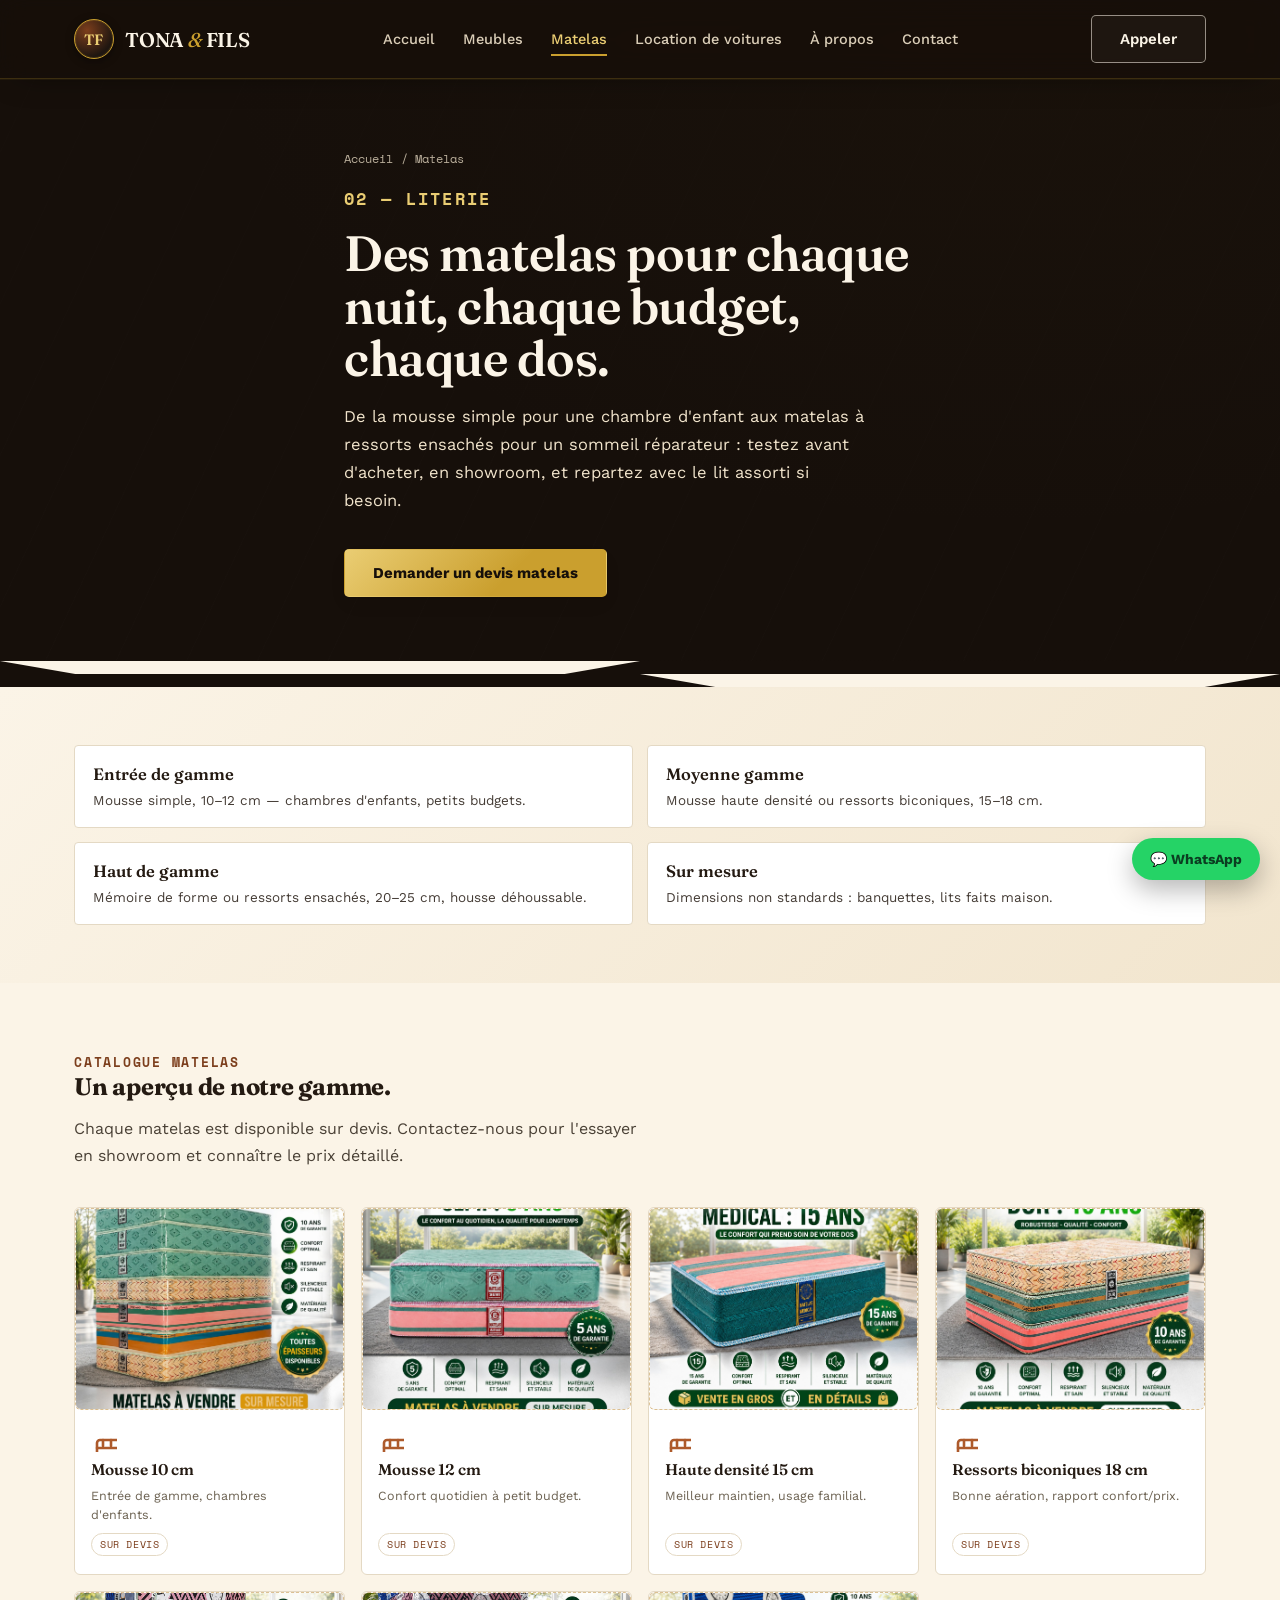
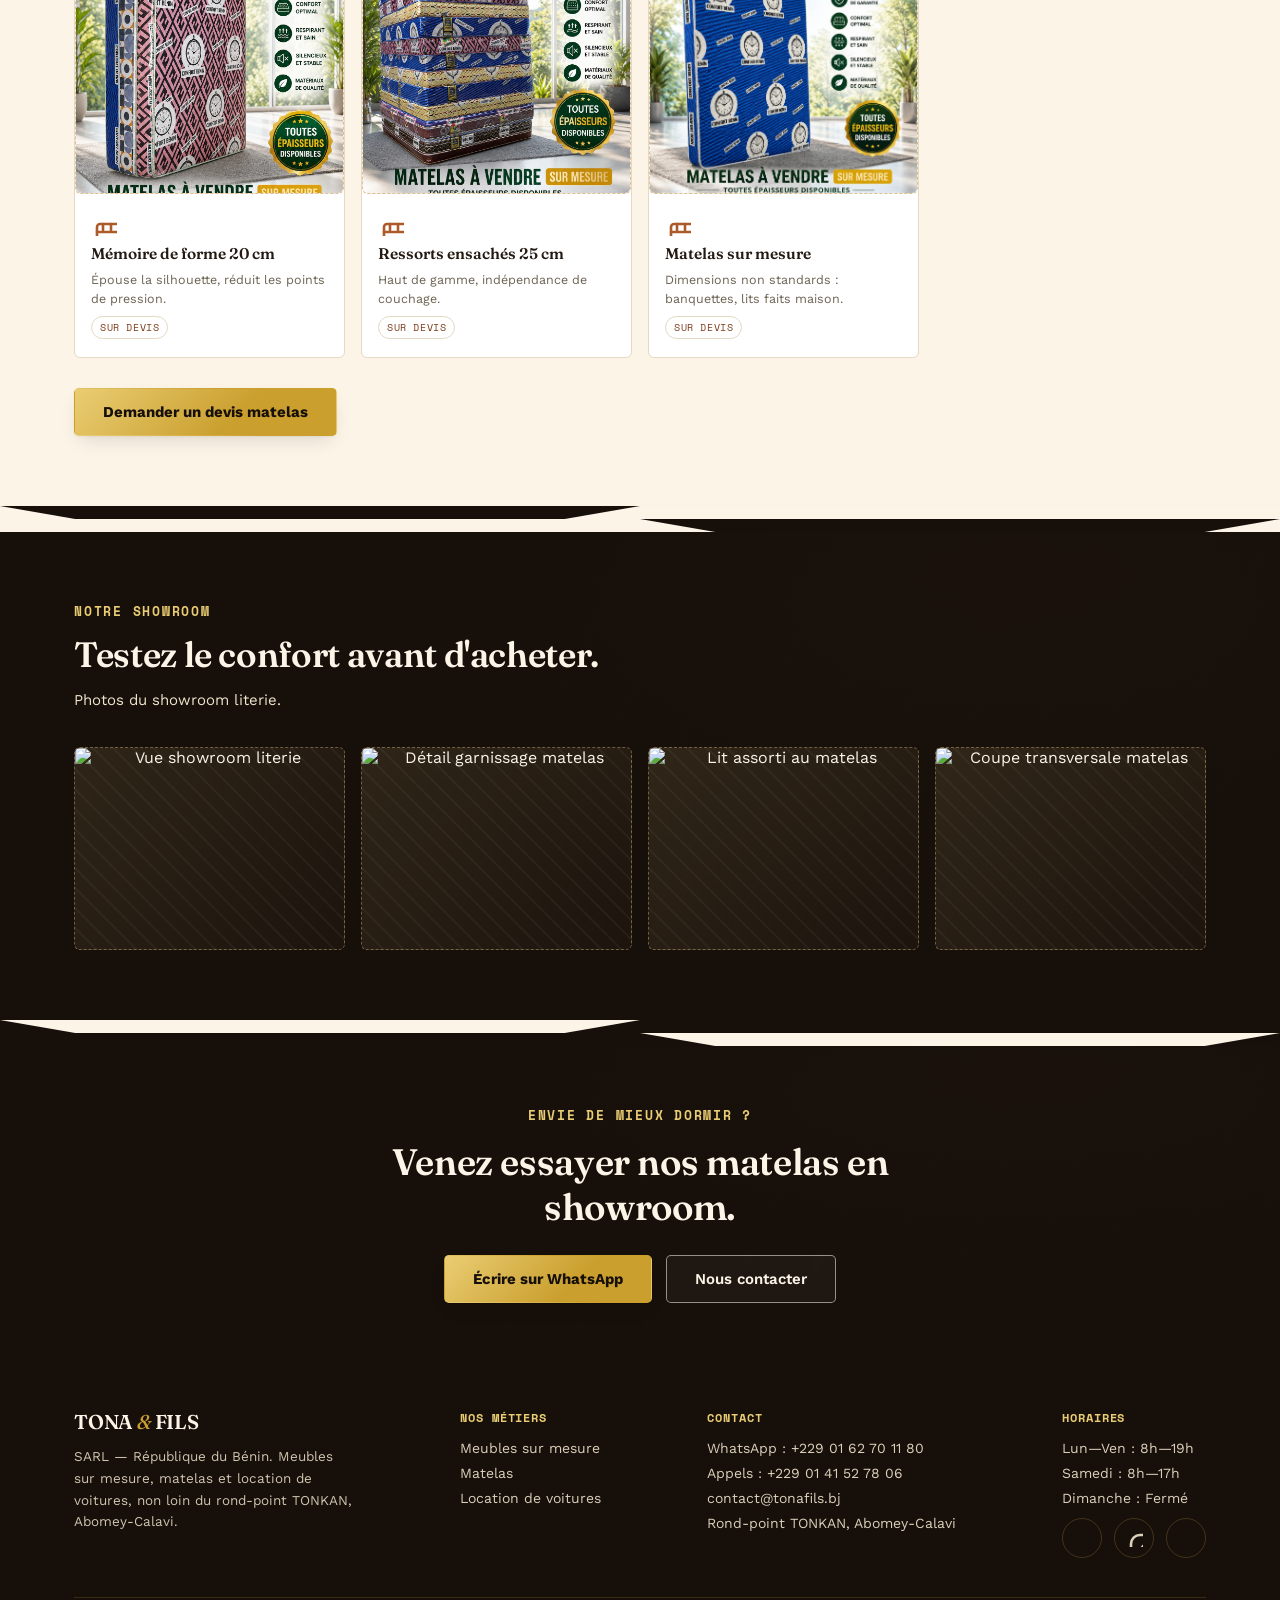
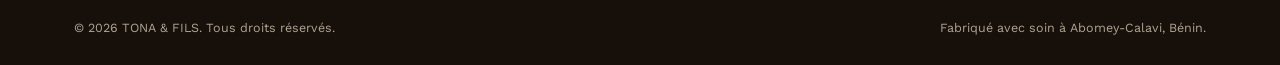
==== commit 8f94b7c0: "Add files via upload" ====
--- a/matelas.html
+++ b/matelas.html
@@ -298,11 +298,11 @@
               </div>
             </div>
 
-            <!-- 5. Mémoire de forme 20 cm 
-            <div class="cat-card">
-              <div class="photo-slot">
-                <div class="ps-inner" style="cursor: zoom-in;" onclick="openLightbox(this)">
-                  <img src="images/matelas/memoire-forme-20cm.jpg" alt="Mémoire de forme 20 cm" loading="lazy">
+            <!-- 5. Mémoire de forme 20 cm -->
+            <div class="cat-card">
+              <div class="photo-slot">
+                <div class="ps-inner" style="cursor: zoom-in;" onclick="openLightbox(this)">
+                  <img src="Matelas5.jpeg" alt="Mémoire de forme 20 cm" loading="lazy">
                 </div>
               </div>
               <div class="cc-body">
@@ -315,11 +315,11 @@
               </div>
             </div>
 
-             6. Ressorts ensachés 25 cm 
-            <div class="cat-card">
-              <div class="photo-slot">
-                <div class="ps-inner" style="cursor: zoom-in;" onclick="openLightbox(this)">
-                  <img src="images/matelas/ressorts-ensaches-25cm.jpg" alt="Ressorts ensachés 25 cm" loading="lazy">
+            <!--6. Ressorts ensachés 25 cm -->
+            <div class="cat-card">
+              <div class="photo-slot">
+                <div class="ps-inner" style="cursor: zoom-in;" onclick="openLightbox(this)">
+                  <img src="Matelas6.jpeg" alt="Ressorts ensachés 25 cm" loading="lazy">
                 </div>
               </div>
               <div class="cc-body">
@@ -332,11 +332,11 @@
               </div>
             </div>
 
-             7. Matelas sur mesure
-            <div class="cat-card">
-              <div class="photo-slot">
-                <div class="ps-inner" style="cursor: zoom-in;" onclick="openLightbox(this)">
-                  <img src="images/matelas/sur-mesure.jpg" alt="Matelas sur mesure" loading="lazy">
+            <!--7. Matelas sur mesure -->
+            <div class="cat-card">
+              <div class="photo-slot">
+                <div class="ps-inner" style="cursor: zoom-in;" onclick="openLightbox(this)">
+                  <img src="Matelas7.jpeg" alt="Matelas sur mesure" loading="lazy">
                 </div>
               </div>
               <div class="cc-body">
@@ -347,7 +347,7 @@
                 <div class="spec">Dimensions non standards : banquettes, lits faits maison.</div>
                 <span class="tag">Sur devis</span>
               </div>
-            </div> -->
+            </div>
 
           </div>
 
@@ -379,28 +379,28 @@
             <!-- 1. Vue showroom literie -->
             <div class="photo-slot">
               <div class="ps-inner" style="cursor: zoom-in;" onclick="openLightbox(this)">
-                <img src="Lit_complet.jpeg" alt="Vue showroom literie" loading="lazy">
+                <img src="Matelas11.jpeg" alt="Vue showroom literie" loading="lazy">
               </div>
             </div>
 
             <!-- 2. Détail garnissage matelas -->
             <div class="photo-slot">
               <div class="ps-inner" style="cursor: zoom-in;" onclick="openLightbox(this)">
-                <img src="Lit1.jpeg" alt="Détail garnissage matelas" loading="lazy">
+                <img src="Matelas22.jpeg" alt="Détail garnissage matelas" loading="lazy">
               </div>
             </div>
 
             <!-- 3. Lit assorti au matelas -->
             <div class="photo-slot">
               <div class="ps-inner" style="cursor: zoom-in;" onclick="openLightbox(this)">
-                <img src="Lit2.jpeg" alt="Lit assorti au matelas" loading="lazy">
+                <img src="Matelas33.jpeg" alt="Lit assorti au matelas" loading="lazy">
               </div>
             </div>
 
             <!-- 4. Coupe transversale matelas -->
             <div class="photo-slot">
               <div class="ps-inner" style="cursor: zoom-in;" onclick="openLightbox(this)">
-                <img src="Matelas4.jpeg" alt="Coupe transversale matelas" loading="lazy">
+                <img src="Matelas44.jpeg" alt="Coupe transversale matelas" loading="lazy">
               </div>
             </div>
 
--- a/style.css
+++ b/style.css
@@ -97,19 +97,106 @@
 #menu-toggle{ display:none; }
 
 @media (max-width:880px){
+  /* ── Burger → Croix ── */
+  .burger span, .burger span::before, .burger span::after{
+    transition: all .35s cubic-bezier(.4,0,.2,1);
+  }
+  #menu-toggle:checked ~ header .burger span,
+  #menu-toggle:checked ~ .nav .burger span{
+    background: transparent;
+  }
+  #menu-toggle:checked ~ header .burger span::before,
+  #menu-toggle:checked ~ .nav .burger span::before{
+    top: 0; transform: rotate(45deg); background: var(--cream);
+  }
+  #menu-toggle:checked ~ header .burger span::after,
+  #menu-toggle:checked ~ .nav .burger span::after{
+    top: 0; transform: rotate(-45deg); background: var(--cream);
+  }
+
+  /* ── Menu plein écran centré ── */
   nav.links{
-    position:fixed; inset:64px 0 0 0; flex-direction:column; align-items:flex-start;
-    background:var(--espresso); padding:28px 24px; gap:22px;
-    transform:translateX(100%); transition:transform .28s ease;
-    border-top:1px solid rgba(196,149,73,.2);
+    position:fixed; top:0; left:0; right:0; bottom:0; z-index:55;
+    display:flex; flex-direction:column; align-items:center; justify-content:center;
+    background: var(--espresso);
+    padding: 40px 32px;
+    gap:0;
+    width:100vw; height:100vh; height:100dvh;
+    opacity:0; visibility:hidden; pointer-events:none;
+    transition: opacity .45s ease, visibility .45s ease;
+    border-top:none;
     overflow-y:auto;
-  }
-  #menu-toggle:checked ~ .nav .links{ transform:translateX(0); }
-  nav.links a{ font-size:18px; }
+    counter-reset:navitem;
+  }
+  #menu-toggle:checked ~ header .links,
+  #menu-toggle:checked ~ .nav .links{
+    opacity:1; visibility:visible; pointer-events:auto;
+  }
+
+  /* ── Liens centrés, style élégant ── */
+  nav.links a{
+    font-family:var(--font-display);
+    font-size: clamp(1.2rem, 4.5vw, 1.7rem);
+    font-weight:500;
+    letter-spacing:.22em;
+    text-transform:uppercase;
+    color:var(--cream);
+    text-align:center;
+    justify-content:center;
+    padding: 16px 0;
+    border-bottom:none;
+    opacity:0; transform:translateY(18px);
+    transition: opacity .45s ease, transform .45s ease, color .25s ease;
+  }
+  nav.links a:not(.mobile-cta)::before{ display:none; }
+  nav.links a.active{ color:var(--brass-light); }
   nav.links a.active::after{ display:none; }
+
+  /* Animation d'entrée en cascade */
+  #menu-toggle:checked ~ header .links a,
+  #menu-toggle:checked ~ .nav .links a{ opacity:1; transform:translateY(0); }
+  #menu-toggle:checked ~ header .links a:nth-child(1),
+  #menu-toggle:checked ~ .nav .links a:nth-child(1){ transition-delay:.08s; }
+  #menu-toggle:checked ~ header .links a:nth-child(2),
+  #menu-toggle:checked ~ .nav .links a:nth-child(2){ transition-delay:.14s; }
+  #menu-toggle:checked ~ header .links a:nth-child(3),
+  #menu-toggle:checked ~ .nav .links a:nth-child(3){ transition-delay:.20s; }
+  #menu-toggle:checked ~ header .links a:nth-child(4),
+  #menu-toggle:checked ~ .nav .links a:nth-child(4){ transition-delay:.26s; }
+  #menu-toggle:checked ~ header .links a:nth-child(5),
+  #menu-toggle:checked ~ .nav .links a:nth-child(5){ transition-delay:.32s; }
+  #menu-toggle:checked ~ header .links a:nth-child(6),
+  #menu-toggle:checked ~ .nav .links a:nth-child(6){ transition-delay:.38s; }
+  #menu-toggle:checked ~ header .links a:nth-child(7),
+  #menu-toggle:checked ~ .nav .links a:nth-child(7){ transition-delay:.44s; }
+
+  /* ── Bouton CTA pleine largeur en pied ── */
+  .mobile-cta{
+    display:flex; align-items:center; justify-content:center; gap:10px;
+    margin-top: 38px;
+    padding: 18px 32px !important;
+    border:none !important; border-radius:5px;
+    background:linear-gradient(135deg, var(--brass-light), var(--brass) 65%);
+    color:var(--espresso) !important; font-weight:700;
+    font-size: 14px !important; letter-spacing: .12em;
+    text-transform:uppercase;
+    width: 100%; max-width: 340px;
+    opacity:0; transform:translateY(18px);
+    transition: opacity .45s ease .52s, transform .45s ease .52s, background .2s ease;
+  }
+  .mobile-cta::before{ content:none !important; }
+  #menu-toggle:checked ~ header .links .mobile-cta,
+  #menu-toggle:checked ~ .nav .links .mobile-cta{
+    opacity:1; transform:translateY(0);
+  }
+  .mobile-cta:hover{
+    background:linear-gradient(135deg, var(--brass-light), var(--brass-light) 70%);
+  }
+
   .burger{
     display:flex; width:40px; height:40px; align-items:center; justify-content:center;
     background:transparent; border:1.5px solid var(--brass); border-radius:3px; cursor:pointer;
+    position:relative; z-index:60;
   }
   .burger span, .burger span::before, .burger span::after{
     content:''; display:block; width:18px; height:2px; background:var(--brass); position:relative;
